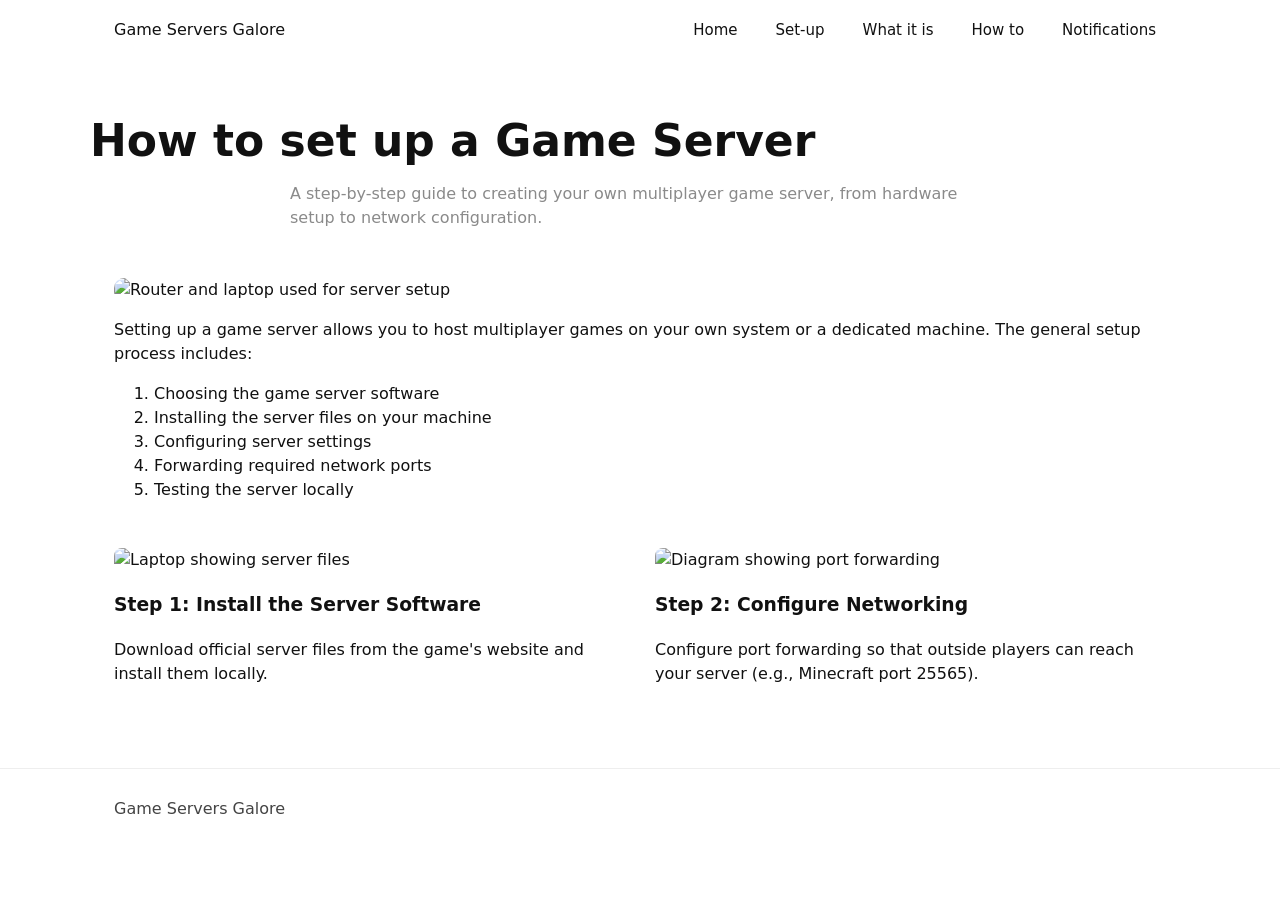
==== how-to.html @ 5b83d7ac "Add files via upload" ====
<!doctype html>
<html lang="en">
<head>
  <meta charset="utf-8" />
  <meta name="viewport" content="width=device-width,initial-scale=1" />
  <title>How to set up a Game Server</title>
  <link rel="stylesheet" href="styles.css" />
</head>
<body>
  <header class="site-header">
    <div class="container header-inner">
      <div class="brand">Game Servers Galore</div>
      <nav class="main-nav" aria-label="Main">
  <ul>
    <li><a class="nav-link" href="index.html">Home</a></li>
    <li><a class="nav-link" href="set-up.html">Set-up</a></li>
    <li><a class="nav-link" href="what-it-is.html">What it is</a></li>
    <li><a class="nav-link" href="how-to.html">How to</a></li>
    <li><a class="nav-link" href="notifications.html">Notifications</a></li>
  </ul>
</nav>
    </div>
  </header>

  <main>
    <section class="container page-heading">
      <h1>How to set up a Game Server</h1>
      <p class="lead">A step-by-step guide to creating your own multiplayer game server, from hardware setup to network configuration.</p>
    </section>

    <section class="container content">
      <img src="images/set-up-main.png" alt="Router and laptop used for server setup" class="hero-img">

      <div class="prose">
        <p>Setting up a game server allows you to host multiplayer games on your own system or a dedicated machine. The general setup process includes:</p>
        <ol>
          <li>Choosing the game server software</li>
          <li>Installing the server files on your machine</li>
          <li>Configuring server settings</li>
          <li>Forwarding required network ports</li>
          <li>Testing the server locally</li>
        </ol>
      </div>

      <div class="grid-2 steps">
        <div>
          <img src="images/set-up-step-1.png" alt="Laptop showing server files" class="card-img-small">
          <h3>Step 1: Install the Server Software</h3>
          <p>Download official server files from the game's website and install them locally.</p>
        </div>
        <div>
          <img src="images/set-up-step-2.png" alt="Diagram showing port forwarding" class="card-img-small">
          <h3>Step 2: Configure Networking</h3>
          <p>Configure port forwarding so that outside players can reach your server (e.g., Minecraft port 25565).</p>
        </div>
      </div>
    </section>
  </main>

  <footer class="site-footer">
    <div class="container">
      <p>Game Servers Galore</p>
    </div>
  </footer>
</body>
</html>
---- styles.css ----
/* Basic reset and shared styles */
:root{
  --max-width:1100px;
  --accent:#000;
  --muted:#8a8a8a;
  --container-padding:24px;
}
*{box-sizing:border-box}
html,body{height:100%}
body{
  margin:0;
  font-family: "Inter", system-ui, -apple-system, "Segoe UI", Roboto, "Helvetica Neue", Arial;
  color:#111;
  line-height:1.5;
  background:#fff;
}

/* Container */
.container{
  max-width:var(--max-width);
  margin:0 auto;
  padding:0 var(--container-padding);
}

/* Header */
.site-header{
  padding:18px 0;
  border-bottom:0;
}
.header-inner{
  display:flex;
  align-items:center;
  justify-content:space-between;
}
.brand{font-size:16px;color:#111}

/* Nav */
.main-nav ul{
  list-style:none;
  margin:0;
  padding:0;
  display:flex;
  gap:18px;
  align-items:center;
}
.main-nav a{
  text-decoration:none;
  color:#111;
  padding:6px 10px;
  border-radius:6px;
  font-size:15px;
}
.main-nav a.nav-link:hover{opacity:.9}
.main-nav a.active{
  background:var(--accent);
  color:#fff;
  box-shadow:0 4px 8px rgba(0,0,0,0.06);
  padding:10px 14px;
}

/* Hero sections */
.hero{padding:56px 0 36px}
.hero-landing{
  background-image:url('images/Landing page.jpg');
  background-size:cover;
  background-position:center;
  color:white;
  text-align:center;
}
.hero h1{font-size:44px;margin:0 0 6px}
.lead{color:var(--muted);font-size:16px;max-width:700px;margin:8px auto}

/* Page heading */
.page-heading{padding:40px 0}
.page-heading h1{font-size:44px;margin:8px 0}

/* Layout helpers */
.two-column{
  display:grid;
  grid-template-columns:1fr 380px;
  gap:40px;
  align-items:start;
  padding:40px 0;
}
.two-column .card{align-self:start}
.card-img{width:100%;height:auto;border-radius:12px;display:block}
.hero-img{width:100%;border-radius:10px;display:block}

/* Content grids */
.grid-2{display:grid;grid-template-columns:1fr 1fr;gap:30px;padding:30px 0}
.grid-2 .card-img-small{width:100%;border-radius:8px;display:block}

/* Features */
.features{display:grid;grid-template-columns:repeat(2,1fr);gap:20px;padding:40px 0}
.feature h3{margin:0 0 6px}

/* Form */
.subscribe-form{margin-top:16px}
.form-row{display:flex;gap:12px}
.form-row label{display:none}
.subscribe-form label{display:block;margin-top:12px;color:var(--muted);font-size:14px}
.subscribe-form input[type="text"],
.subscribe-form input[type="email"]{
  width:100%;
  padding:12px 14px;
  border:1px solid #eee;
  border-radius:8px;
  margin-top:6px;
}
.btn{
  display:inline-block;
  background:#000;
  color:#fff;
  border:none;
  padding:14px 18px;
  margin-top:14px;
  border-radius:8px;
  cursor:pointer;
  width:100%;
  font-weight:600;
}

/* Footer */
.site-footer{border-top:1px solid #eee;padding:28px 0;margin-top:36px}
.site-footer p{margin:0;color:#444}

/* Responsive */
@media (max-width:1000px){
  .two-column{grid-template-columns:1fr}
  .grid-2{grid-template-columns:1fr}
  .features{grid-template-columns:1fr}
  .header-inner{padding:0 6px}
}
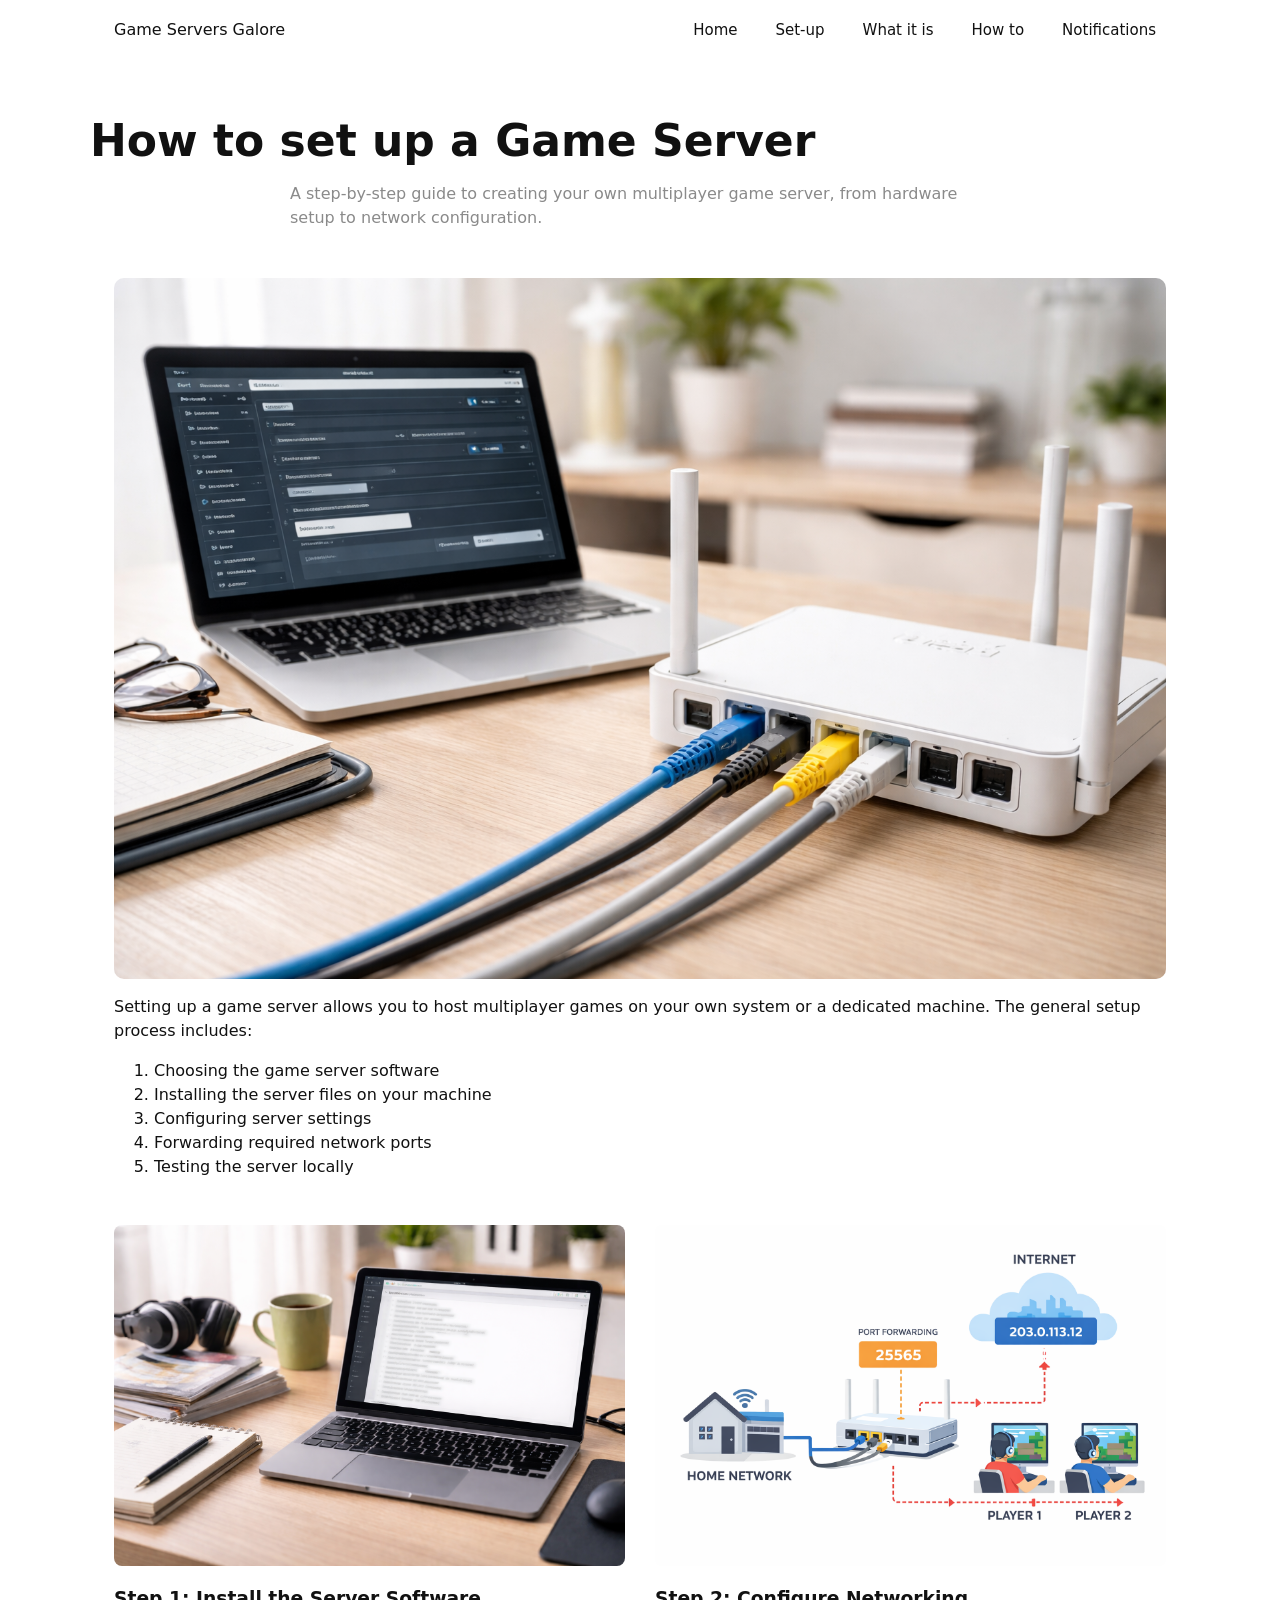
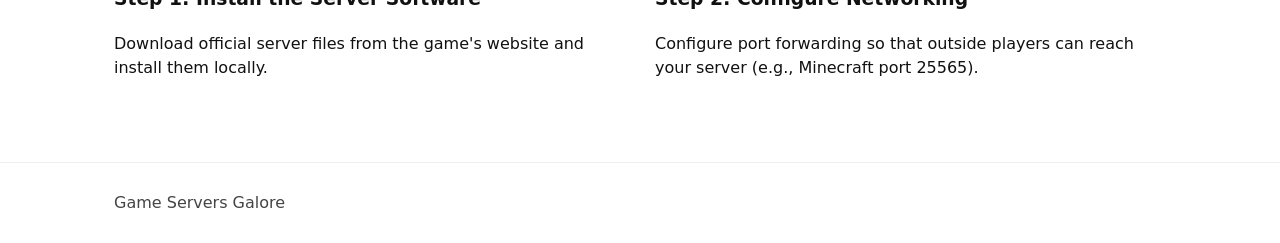
==== commit 19311e08: "Update how-to.html" ====
--- a/how-to.html
+++ b/how-to.html
@@ -1,5 +1,6 @@
 <!doctype html>
 <html lang="en">
+<!-- Page made by Brit Weinstein -->
 <head>
   <meta charset="utf-8" />
   <meta name="viewport" content="width=device-width,initial-scale=1" />
@@ -63,4 +64,5 @@
     </div>
   </footer>
 </body>
-</html>+
+</html>
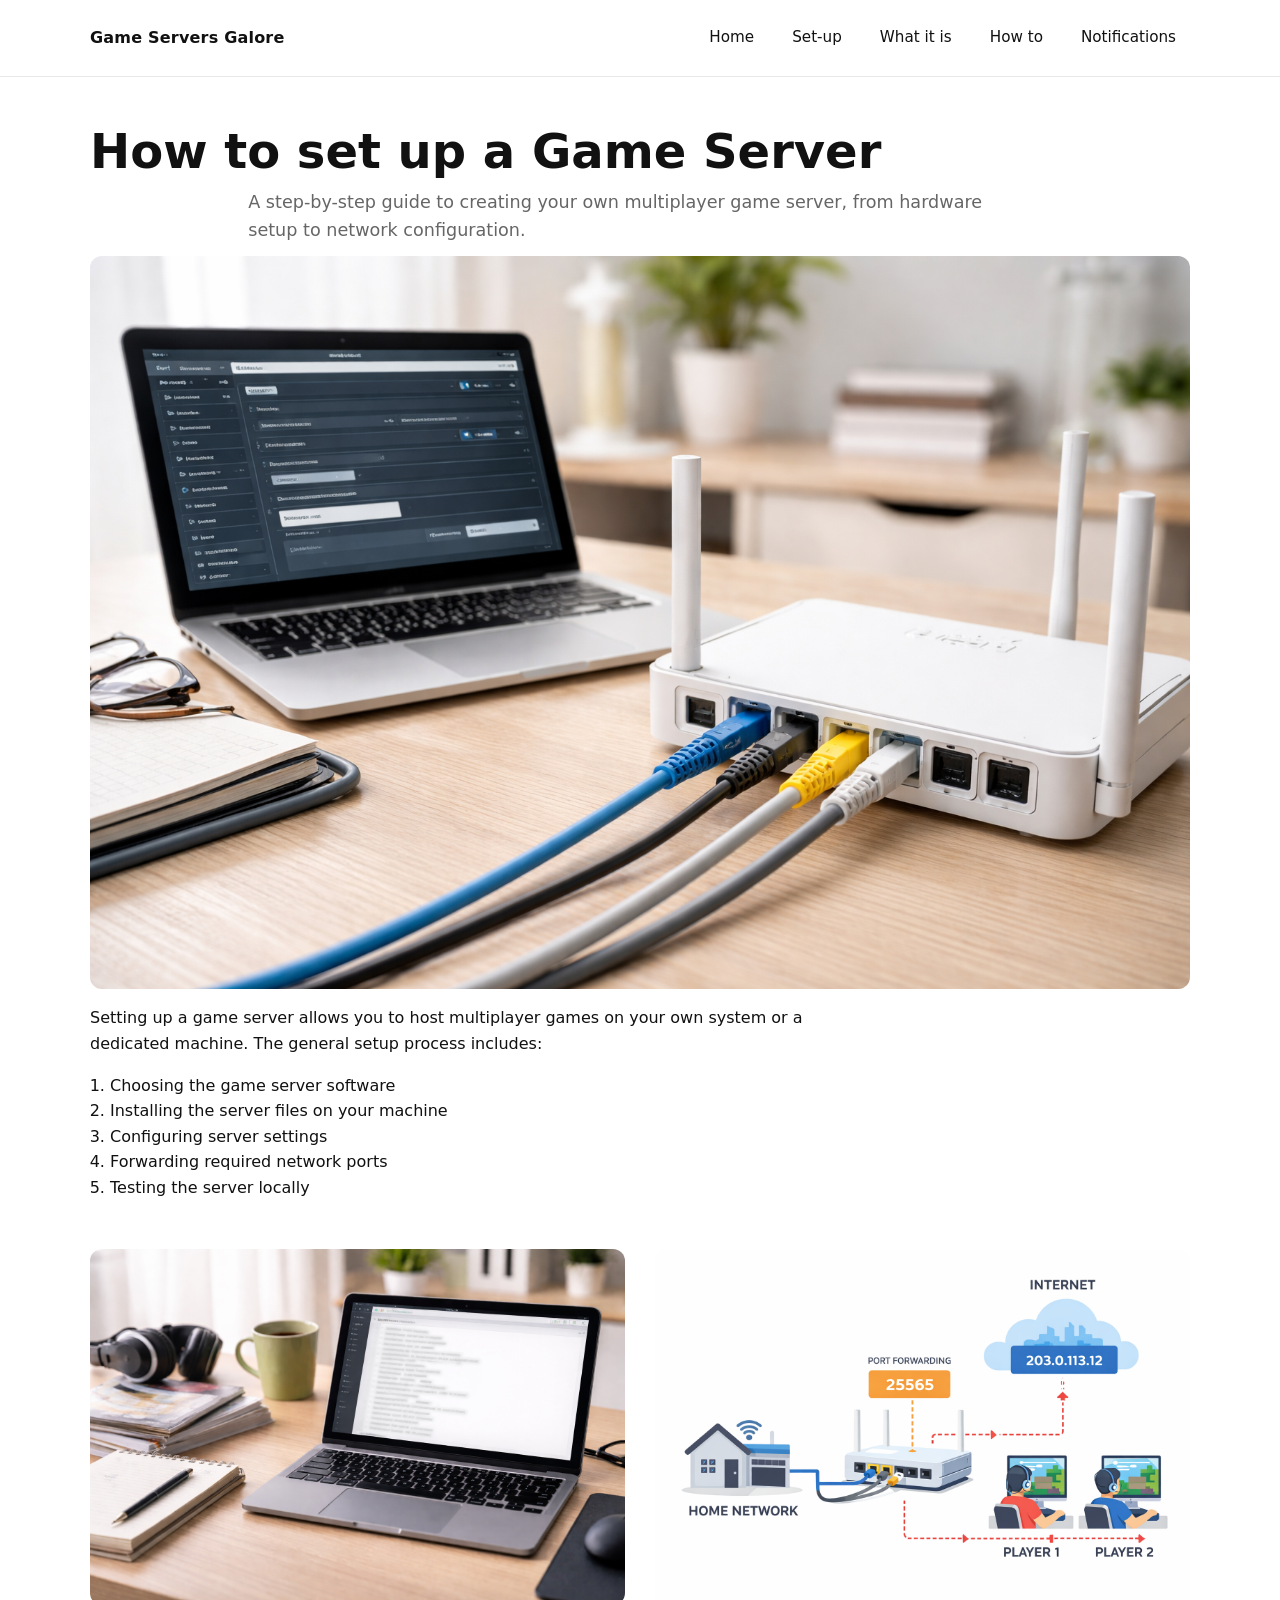
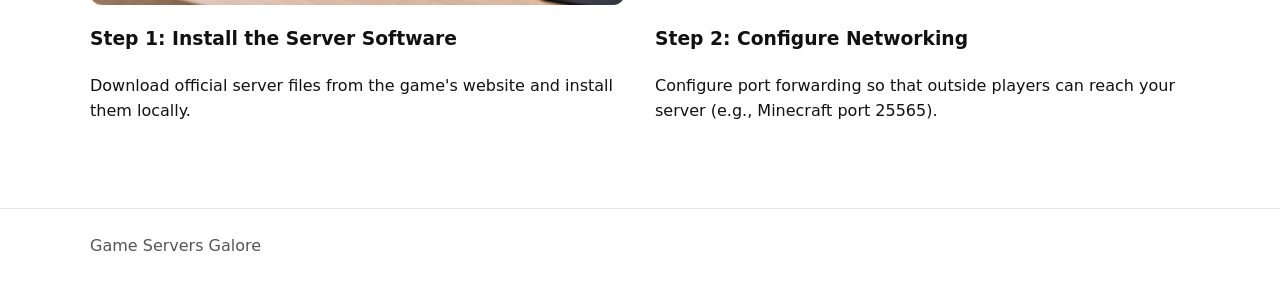
==== commit 5519cf55: "made website mobile" ====
--- a/how-to.html
+++ b/how-to.html
@@ -1,6 +1,5 @@
 <!doctype html>
 <html lang="en">
-<!-- Page made by Brit Weinstein -->
 <head>
   <meta charset="utf-8" />
   <meta name="viewport" content="width=device-width,initial-scale=1" />
@@ -64,5 +63,4 @@
     </div>
   </footer>
 </body>
-
-</html>
+</html>
--- a/styles.css
+++ b/styles.css
@@ -1,133 +1,289 @@
-/* Basic reset and shared styles */
 :root{
   --max-width:1100px;
-  --accent:#000;
-  --muted:#8a8a8a;
-  --container-padding:24px;
-}
-*{box-sizing:border-box}
-html,body{height:100%}
+  --accent:#111;
+  --muted:#666;
+  --surface:#f8f8f8;
+  --border:#e8e8e8;
+  --container-padding:clamp(16px, 4vw, 24px);
+}
+
+*,
+*::before,
+*::after{
+  box-sizing:border-box;
+}
+
+html{
+  -webkit-text-size-adjust:100%;
+  scroll-behavior:smooth;
+}
+
 body{
   margin:0;
-  font-family: "Inter", system-ui, -apple-system, "Segoe UI", Roboto, "Helvetica Neue", Arial;
+  min-height:100vh;
+  font-family: "Inter", system-ui, -apple-system, "Segoe UI", Roboto, "Helvetica Neue", Arial, sans-serif;
   color:#111;
-  line-height:1.5;
-  background:#fff;
-}
-
-/* Container */
+  line-height:1.6;
+  background:#fff;
+  overflow-x:hidden;
+}
+
+img{
+  max-width:100%;
+  height:auto;
+  display:block;
+}
+
 .container{
-  max-width:var(--max-width);
-  margin:0 auto;
-  padding:0 var(--container-padding);
-}
-
-/* Header */
+  width:min(var(--max-width), calc(100% - (var(--container-padding) * 2)));
+  margin-inline:auto;
+}
+
 .site-header{
-  padding:18px 0;
-  border-bottom:0;
-}
+  padding:16px 0;
+  border-bottom:1px solid var(--border);
+  background:#fff;
+}
+
 .header-inner{
   display:flex;
   align-items:center;
   justify-content:space-between;
-}
-.brand{font-size:16px;color:#111}
-
-/* Nav */
+  gap:16px;
+  flex-wrap:wrap;
+}
+
+.brand{
+  font-size:1rem;
+  font-weight:700;
+  letter-spacing:.2px;
+  color:#111;
+}
+
 .main-nav ul{
   list-style:none;
   margin:0;
   padding:0;
   display:flex;
-  gap:18px;
+  gap:10px;
+  flex-wrap:wrap;
+  justify-content:flex-end;
+}
+
+.main-nav a{
+  display:inline-flex;
   align-items:center;
-}
-.main-nav a{
+  min-height:44px;
+  padding:10px 14px;
   text-decoration:none;
   color:#111;
-  padding:6px 10px;
-  border-radius:6px;
-  font-size:15px;
-}
-.main-nav a.nav-link:hover{opacity:.9}
+  border-radius:999px;
+  font-size:.95rem;
+  line-height:1;
+  transition:background-color .2s ease, color .2s ease, transform .2s ease;
+}
+
+.main-nav a:hover,
+.main-nav a:focus-visible{
+  background:#f1f1f1;
+  outline:none;
+}
+
 .main-nav a.active{
   background:var(--accent);
   color:#fff;
-  box-shadow:0 4px 8px rgba(0,0,0,0.06);
-  padding:10px 14px;
-}
-
-/* Hero sections */
-.hero{padding:56px 0 36px}
+}
+
+.hero{
+  padding:clamp(36px, 6vw, 64px) 0 clamp(24px, 4vw, 40px);
+}
+
 .hero-landing{
   background-image:url('images/Landing page.jpg');
   background-size:cover;
   background-position:center;
-  color:white;
+  color:#fff;
   text-align:center;
 }
-.hero h1{font-size:44px;margin:0 0 6px}
-.lead{color:var(--muted);font-size:16px;max-width:700px;margin:8px auto}
-
-/* Page heading */
-.page-heading{padding:40px 0}
-.page-heading h1{font-size:44px;margin:8px 0}
-
-/* Layout helpers */
+
+.hero-landing .lead{
+  color:rgba(255,255,255,.9);
+}
+
+.hero-inner{
+  padding-block:clamp(24px, 6vw, 56px);
+}
+
+.hero h1,
+.page-heading h1{
+  margin:0 0 10px;
+  font-size:clamp(2rem, 5vw, 3rem);
+  line-height:1.1;
+}
+
+.lead{
+  max-width:70ch;
+  margin:0 auto;
+  font-size:clamp(1rem, 2.4vw, 1.1rem);
+  color:var(--muted);
+}
+
+.page-heading{
+  padding:clamp(28px, 5vw, 48px) 0 12px;
+}
+
 .two-column{
   display:grid;
-  grid-template-columns:1fr 380px;
-  gap:40px;
+  grid-template-columns:minmax(0, 1fr) minmax(280px, 380px);
+  gap:clamp(20px, 4vw, 40px);
   align-items:start;
-  padding:40px 0;
-}
-.two-column .card{align-self:start}
-.card-img{width:100%;height:auto;border-radius:12px;display:block}
-.hero-img{width:100%;border-radius:10px;display:block}
-
-/* Content grids */
-.grid-2{display:grid;grid-template-columns:1fr 1fr;gap:30px;padding:30px 0}
-.grid-2 .card-img-small{width:100%;border-radius:8px;display:block}
-
-/* Features */
-.features{display:grid;grid-template-columns:repeat(2,1fr);gap:20px;padding:40px 0}
-.feature h3{margin:0 0 6px}
-
-/* Form */
-.subscribe-form{margin-top:16px}
-.form-row{display:flex;gap:12px}
-.form-row label{display:none}
-.subscribe-form label{display:block;margin-top:12px;color:var(--muted);font-size:14px}
+  padding:clamp(24px, 5vw, 40px) 0;
+}
+
+.grid-2{
+  display:grid;
+  grid-template-columns:repeat(2, minmax(0, 1fr));
+  gap:clamp(18px, 3vw, 30px);
+  padding:clamp(20px, 4vw, 32px) 0;
+}
+
+.features{
+  display:grid;
+  grid-template-columns:repeat(2, minmax(0, 1fr));
+  gap:20px;
+  padding:clamp(24px, 5vw, 40px) 0;
+}
+
+.card,
+.feature{
+  background:#fff;
+  border:1px solid var(--border);
+  border-radius:16px;
+  padding:18px;
+  box-shadow:0 1px 0 rgba(0,0,0,.02);
+}
+
+.card-img,
+.hero-img,
+.card-img-small{
+  width:100%;
+  height:auto;
+  border-radius:12px;
+}
+
+.card-img-small{
+  margin-bottom:12px;
+}
+
+.feature h3,
+.card h2,
+.page-heading h1{
+  margin-top:0;
+}
+
+.prose{
+  max-width:70ch;
+}
+
+.prose ol{
+  padding-left:1.25rem;
+}
+
+.subscribe-form{
+  margin-top:16px;
+}
+
+.subscribe-form label{
+  display:block;
+  margin:14px 0 6px;
+  font-size:.95rem;
+  color:#444;
+  font-weight:600;
+}
+
+.form-row{
+  display:grid;
+  grid-template-columns:repeat(2, minmax(0, 1fr));
+  gap:14px;
+  margin-bottom:6px;
+}
+
+.form-field{
+  display:flex;
+  flex-direction:column;
+}
+
 .subscribe-form input[type="text"],
 .subscribe-form input[type="email"]{
   width:100%;
+  min-height:44px;
   padding:12px 14px;
-  border:1px solid #eee;
-  border-radius:8px;
-  margin-top:6px;
-}
+  border:1px solid var(--border);
+  border-radius:10px;
+  font:inherit;
+  background:#fff;
+}
+
+.subscribe-form input:focus{
+  outline:2px solid rgba(17,17,17,.15);
+  outline-offset:2px;
+}
+
 .btn{
-  display:inline-block;
-  background:#000;
+  display:inline-flex;
+  align-items:center;
+  justify-content:center;
+  min-height:44px;
+  width:100%;
+  margin-top:16px;
+  padding:12px 18px;
+  border:0;
+  border-radius:10px;
+  background:var(--accent);
   color:#fff;
-  border:none;
-  padding:14px 18px;
-  margin-top:14px;
-  border-radius:8px;
+  font:inherit;
+  font-weight:700;
   cursor:pointer;
-  width:100%;
-  font-weight:600;
-}
-
-/* Footer */
-.site-footer{border-top:1px solid #eee;padding:28px 0;margin-top:36px}
-.site-footer p{margin:0;color:#444}
-
-/* Responsive */
-@media (max-width:1000px){
-  .two-column{grid-template-columns:1fr}
-  .grid-2{grid-template-columns:1fr}
-  .features{grid-template-columns:1fr}
-  .header-inner{padding:0 6px}
+}
+
+.site-footer{
+  border-top:1px solid var(--border);
+  padding:24px 0;
+  margin-top:36px;
+}
+
+.site-footer p{
+  margin:0;
+  color:#555;
+}
+
+@media (max-width: 900px){
+  .two-column,
+  .grid-2,
+  .features{
+    grid-template-columns:1fr;
+  }
+}
+
+@media (max-width: 700px){
+  .header-inner{
+    justify-content:center;
+  }
+
+  .main-nav ul{
+    justify-content:center;
+  }
+
+  .main-nav a{
+    width:100%;
+    justify-content:center;
+  }
+
+  .form-row{
+    grid-template-columns:1fr;
+  }
+
+  .site-header{
+    padding-bottom:10px;
+  }
 }
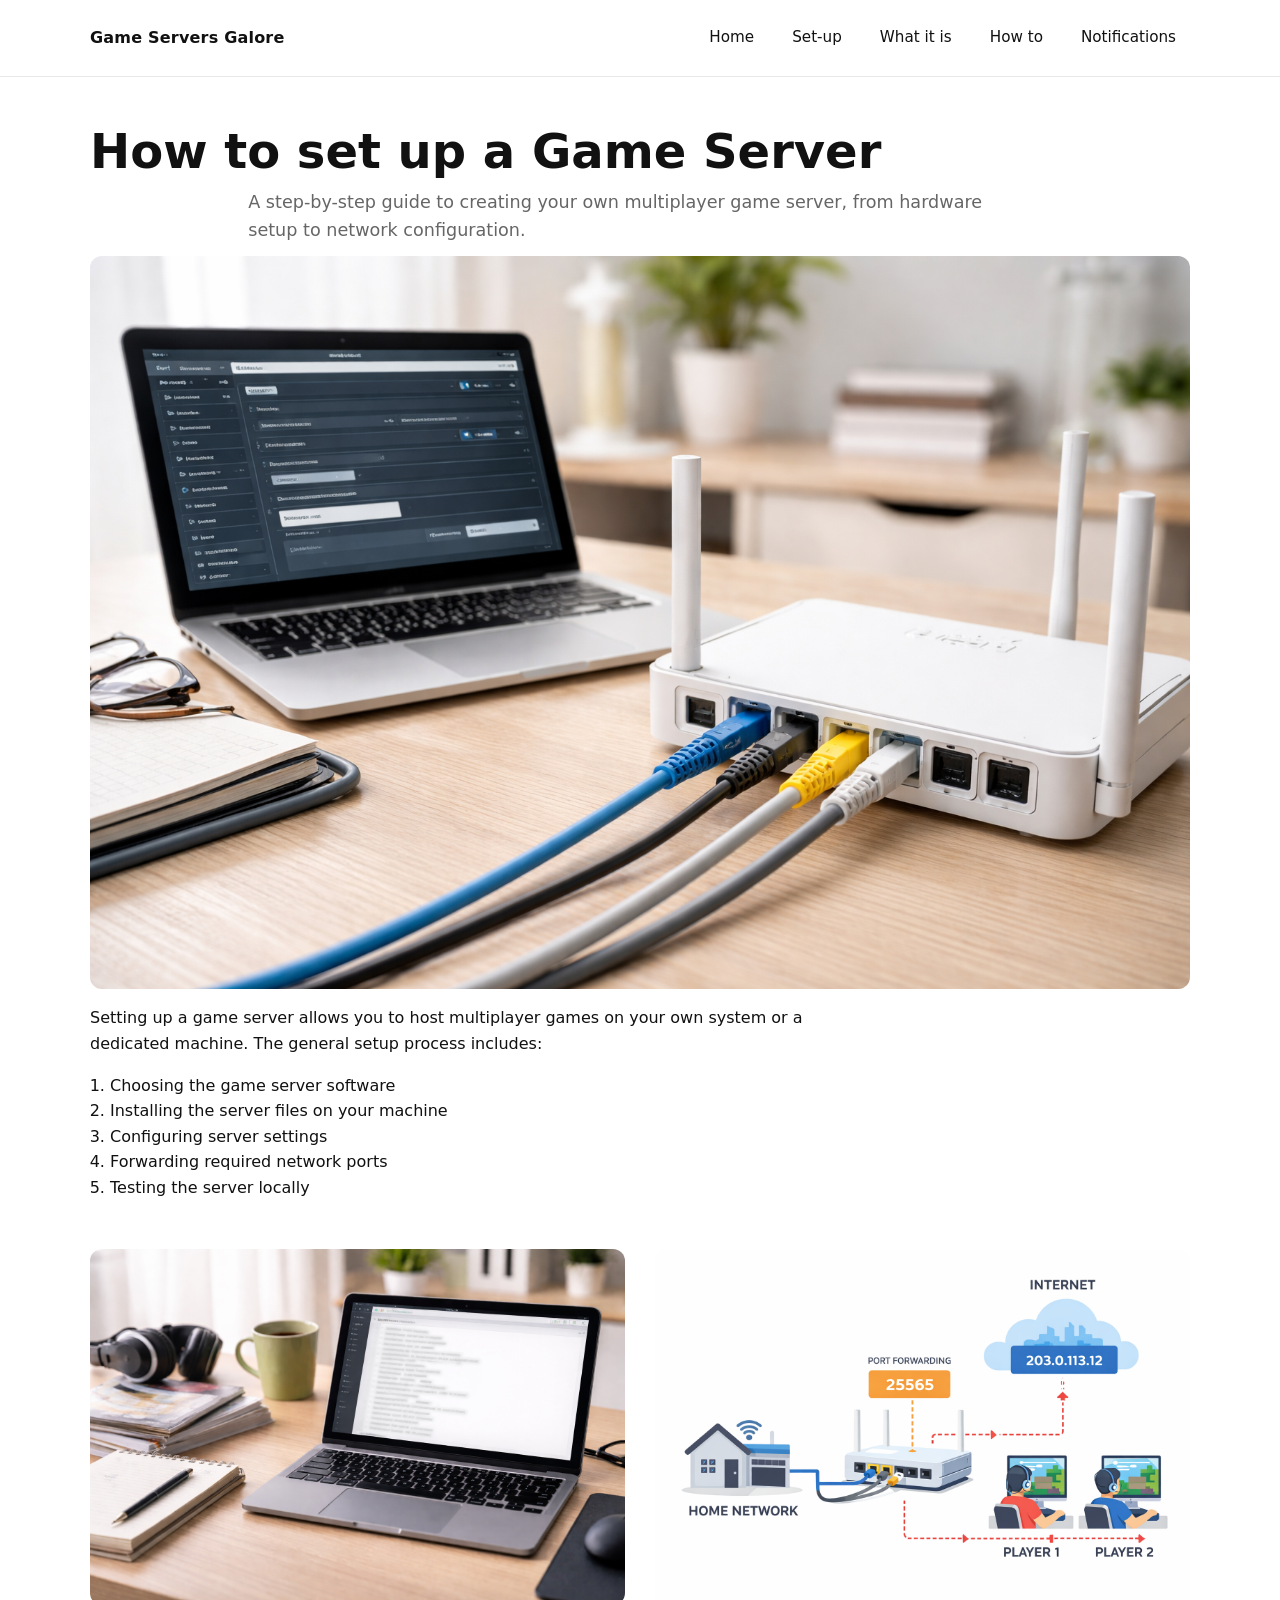
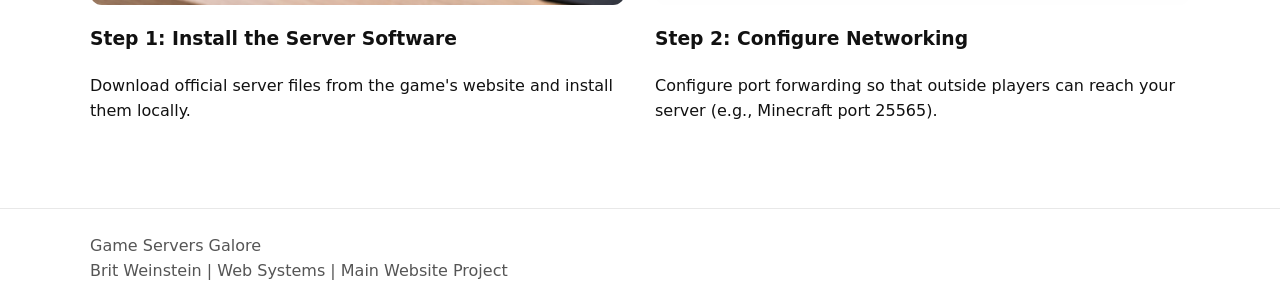
==== commit 89dac439: "Added JS" ====
--- a/how-to.html
+++ b/how-to.html
@@ -60,6 +60,7 @@
   <footer class="site-footer">
     <div class="container">
       <p>Game Servers Galore</p>
+      <p class="student-info">Brit Weinstein | Web Systems | Main Website Project</p>
     </div>
   </footer>
 </body>
--- a/styles.css
+++ b/styles.css
@@ -227,6 +227,11 @@
 .subscribe-form input:focus{
   outline:2px solid rgba(17,17,17,.15);
   outline-offset:2px;
+}
+
+.subscribe-form input.input-error{
+  border-color:#b00020;
+  background:#fff7f8;
 }
 
 .btn{
@@ -286,4 +291,23 @@
   .site-header{
     padding-bottom:10px;
   }
+}
+
+.form-status{
+  margin-top:14px;
+  padding:12px 14px;
+  border-radius:10px;
+  font-weight:600;
+}
+
+.form-status--success{
+  background:#eef9f0;
+  color:#14532d;
+  border:1px solid #b7e3c0;
+}
+
+.form-status--error{
+  background:#fff4f4;
+  color:#9f1239;
+  border:1px solid #f3c0c6;
 }
